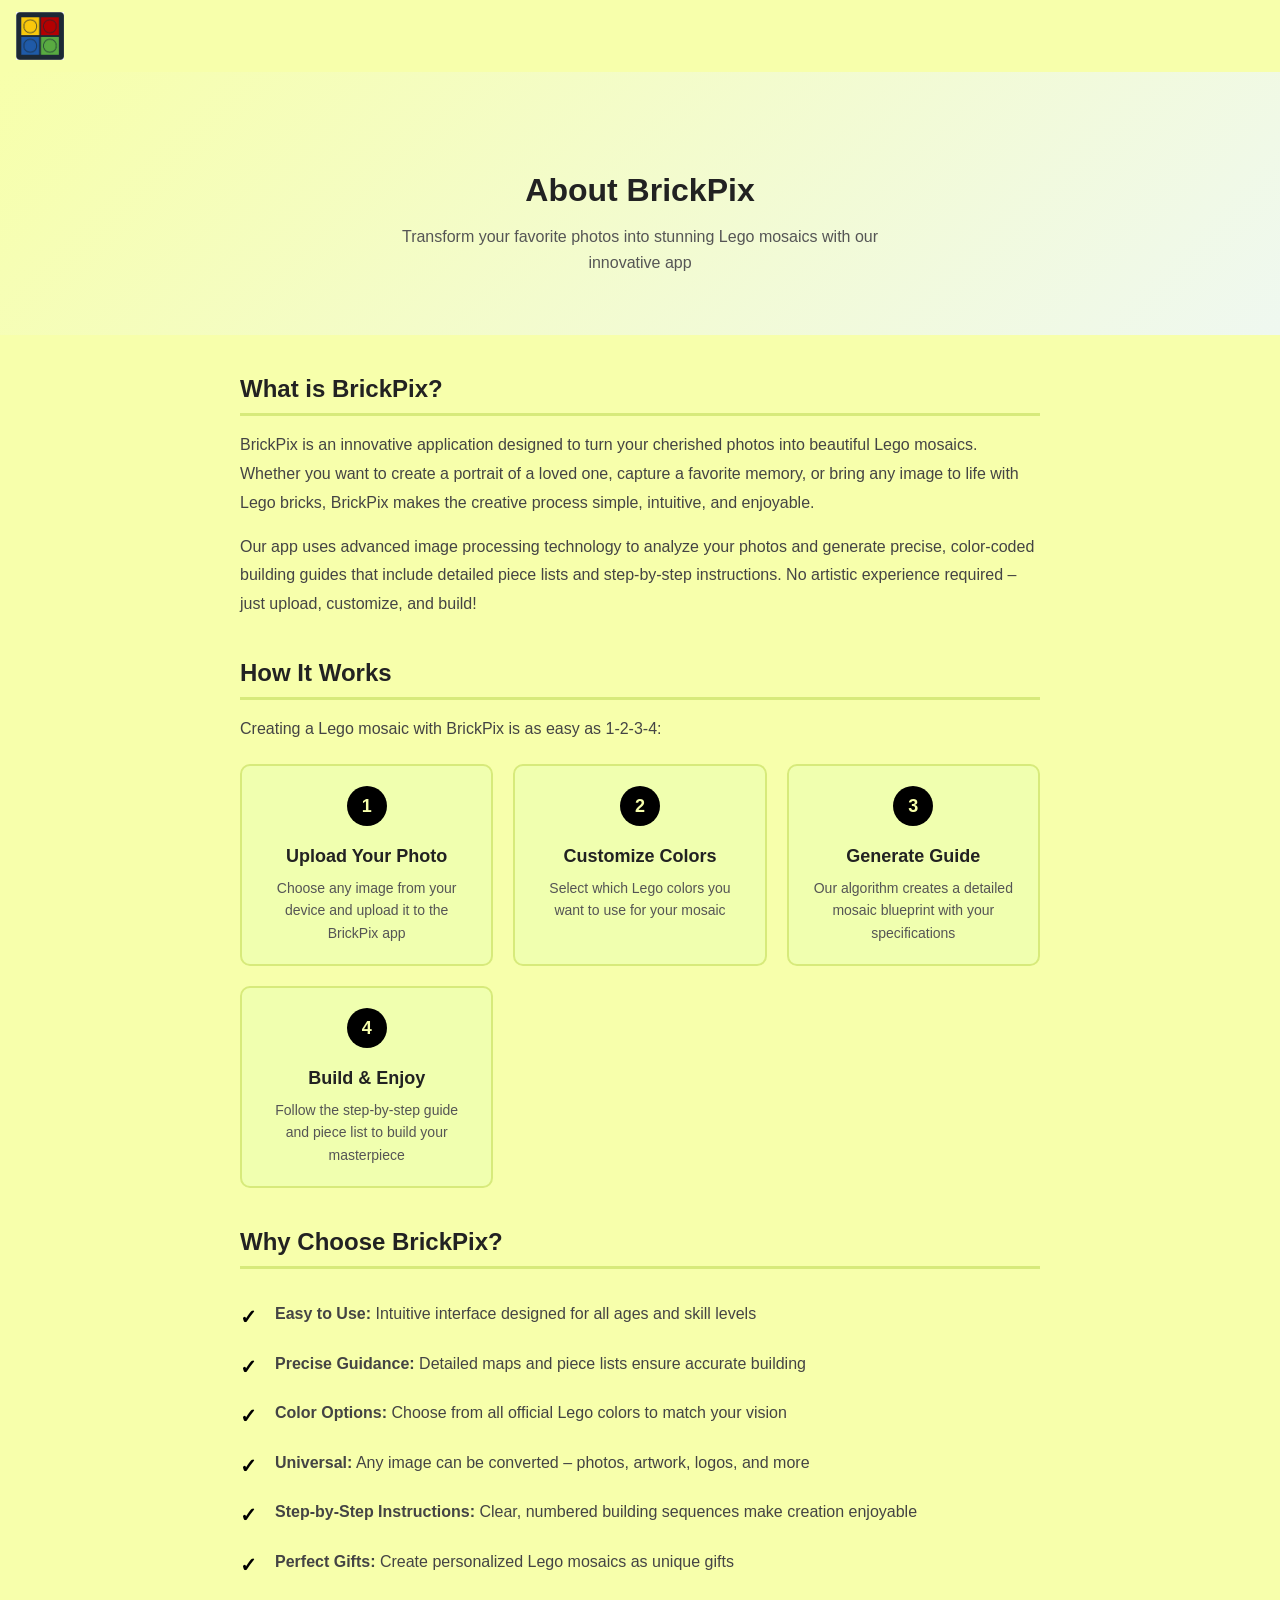
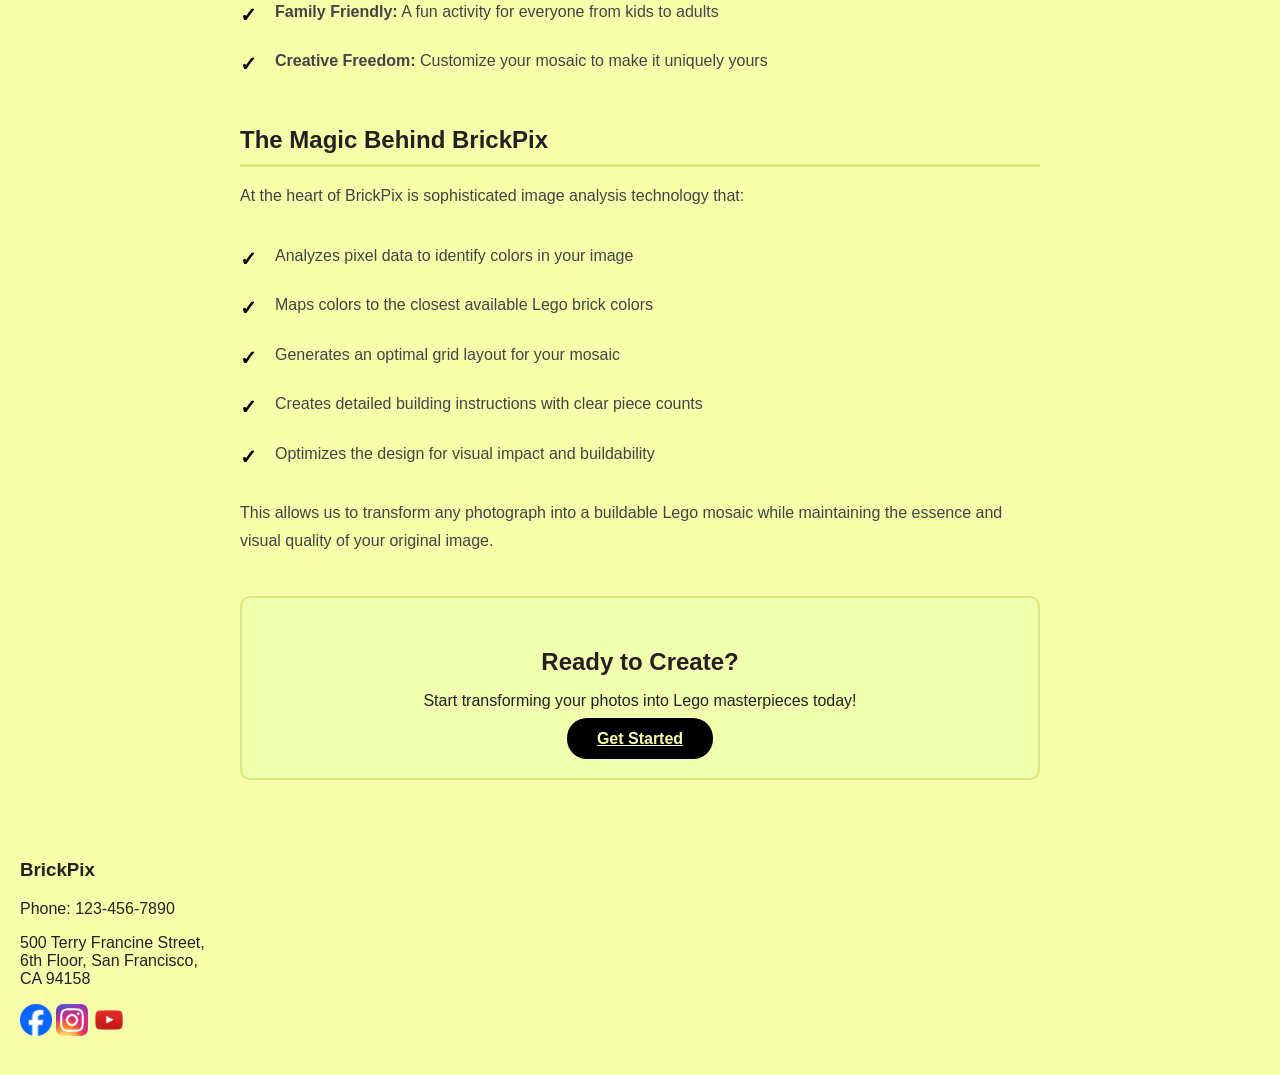
==== about.html @ 456a0ab1 "Add social media icons to site footer Replaced the old footer design in about.html, index.html, and " ====
<!DOCTYPE html>
<html lang="en">
<head>
    <meta charset="UTF-8">
    <meta name="viewport" content="width=device-width, initial-scale=1.0">
    <title>About - BrickPix</title>
    <link rel="stylesheet" href="css/styles.css">
</head>

<body>

<!-- HEADER -->
<header class="header">
    <div class="logo">
    <img src="images/logo.jpg" alt="BrickPix Logo">
    </div>
</header>

<!-- ABOUT HERO -->
<section class="about-hero">
    <h1>About BrickPix</h1>
    <p>Transform your favorite photos into stunning Lego mosaics with our innovative app</p>
</section>

<!-- ABOUT CONTENT -->
<main class="about-container about-content">

    <!-- What is BrickPix Section -->
    <section class="about-section">
        <h2>What is BrickPix?</h2>
        <p>
            BrickPix is an innovative application designed to turn your cherished photos into beautiful Lego mosaics. 
            Whether you want to create a portrait of a loved one, capture a favorite memory, or bring any image to life 
            with Lego bricks, BrickPix makes the creative process simple, intuitive, and enjoyable.
        </p>
        <p>
            Our app uses advanced image processing technology to analyze your photos and generate precise, color-coded 
            building guides that include detailed piece lists and step-by-step instructions. No artistic experience required – 
            just upload, customize, and build!
        </p>
    </section>

    <!-- How It Works Section -->
    <section class="about-section">
        <h2>How It Works</h2>
        <p>Creating a Lego mosaic with BrickPix is as easy as 1-2-3-4:</p>

        <div class="steps-container">
            <div class="step">
                <div class="step-number">1</div>
                <h3>Upload Your Photo</h3>
                <p>Choose any image from your device and upload it to the BrickPix app</p>
            </div>

            <div class="step">
                <div class="step-number">2</div>
                <h3>Customize Colors</h3>
                <p>Select which Lego colors you want to use for your mosaic</p>
            </div>

            <div class="step">
                <div class="step-number">3</div>
                <h3>Generate Guide</h3>
                <p>Our algorithm creates a detailed mosaic blueprint with your specifications</p>
            </div>

            <div class="step">
                <div class="step-number">4</div>
                <h3>Build & Enjoy</h3>
                <p>Follow the step-by-step guide and piece list to build your masterpiece</p>
            </div>
        </div>
    </section>

    <!-- Why Choose BrickPix Section -->
    <section class="about-section">
        <h2>Why Choose BrickPix?</h2>
        <ul class="features-list">
            <li><strong>Easy to Use:</strong> Intuitive interface designed for all ages and skill levels</li>
            <li><strong>Precise Guidance:</strong> Detailed maps and piece lists ensure accurate building</li>
            <li><strong>Color Options:</strong> Choose from all official Lego colors to match your vision</li>
            <li><strong>Universal:</strong> Any image can be converted – photos, artwork, logos, and more</li>
            <li><strong>Step-by-Step Instructions:</strong> Clear, numbered building sequences make creation enjoyable</li>
            <li><strong>Perfect Gifts:</strong> Create personalized Lego mosaics as unique gifts</li>
            <li><strong>Family Friendly:</strong> A fun activity for everyone from kids to adults</li>
            <li><strong>Creative Freedom:</strong> Customize your mosaic to make it uniquely yours</li>
        </ul>
    </section>

    <!-- The Magic Behind BrickPix Section -->
    <section class="about-section">
        <h2>The Magic Behind BrickPix</h2>
        <p>
            At the heart of BrickPix is sophisticated image analysis technology that:
        </p>
        <ul class="features-list">
            <li>Analyzes pixel data to identify colors in your image</li>
            <li>Maps colors to the closest available Lego brick colors</li>
            <li>Generates an optimal grid layout for your mosaic</li>
            <li>Creates detailed building instructions with clear piece counts</li>
            <li>Optimizes the design for visual impact and buildability</li>
        </ul>
        <p>
            This allows us to transform any photograph into a buildable Lego mosaic while maintaining the essence 
            and visual quality of your original image.
        </p>
    </section>

    <!-- CTA Section -->
    <section class="cta-section">
        <h2>Ready to Create?</h2>
        <p>Start transforming your photos into Lego masterpieces today!</p>
        <a href="index.html" class="cta-btn-about">Get Started</a>
    </section>

</main>

</body>
<!-- FOOTER -->
<footer class="footer">
    <h3>BrickPix</h3>
    <p>Phone: 123-456-7890</p>
    <p>500 Terry Francine Street,<br>6th Floor, San Francisco,<br>CA 94158</p>
    <div class="social-media">
        <a href="https://www.facebook.com/brickpixapp" target="_blank" rel="noopener" aria-label="Facebook" class="social-icon facebook-icon"></a>
        <a href="https://www.instagram.com/brickpixapp" target="_blank" rel="noopener" aria-label="Instagram" class="social-icon instagram-icon"></a>
        <a href="https://www.youtube.com/channel/UCyL6rM4bkjbkllDeZW1qzYA" target="_blank" rel="noopener" aria-label="YouTube" class="social-icon youtube-icon"></a>
    </div>
</footer>
</html>
---- css/styles.css ----
body {
    margin: 0;
    font-family: Arial, sans-serif;
    background: #f7ffab;
    color: #222;
}

/* HEADER */
.header {
    justify-content: space-between;
    align-items: center;
    padding: 12px 16px;
    background: #f7ffab;
}

/* LOGO */
.logo img {
    height: 48px;
    width: auto;
    display: block;
}

/* PREVIEW */
.hero {
    text-align: center;
    padding: 20px 15px;
}

/* START IMAGE SECTION */
.start-image {
    text-align: center;
    padding: 20px 15px;
    background: #f7ffab;
}

.start-image img {
    max-width: 80%;
    height: auto;
    display: block;
    margin: 0 auto;
    border-radius: 10px;
}

.subtitle {
    margin-bottom: 10px;
}

.cta-btn {
    background: black;
    color: white;
    border: none;
    padding: 12px 26px;
    border-radius: 20px;
    cursor: pointer;
}

/* UPDATES */
.updates {
    padding: 20px;
}

.update-card {
    background: #f0ffaf;
    border: 2px solid #d7ea7b;
    padding: 20px;
    justify-content: space-between;
    border-radius: 10px;
}

.card-arrow {
    background: none;
    border: none;
    font-size: 22px;
}

/* FAQ */
.faq {
    padding: 20px;
}

.faq-item {
    margin-bottom: 18px;
}

/* FOOTER */
.footer {
    padding: 20px;
    background: #f7ffab;
}

.subscribe-btn {
    background: black;
    color: white;
    border: none;
    width: 100%;
    padding: 10px;
    border-radius: 5px;
}

.footer-links {
    margin: 15px 0;
    font-size: 14px;
}

.footer-links a {
    color: #000;
}

.about-container {
    max-width: 800px;
    margin: 0 auto;
}

.about-hero {
    text-align: center;
    padding: 100px 20px 40px;
    background: linear-gradient(135deg, #f7ffab 0%, #eff8f0 100%);
}

.about-hero h1 {
    font-size: 32px;
    margin: 0 0 15px 0;
    color: #222;
}

.about-hero p {
    font-size: 16px;
    color: #555;
    max-width: 500px;
    margin: 0 auto 20px;
    line-height: 1.6;
}

.about-content {
    padding: 40px 20px;
}

.about-section {
    margin-bottom: 40px;
}

.about-section h2 {
    font-size: 24px;
    margin: 0 0 15px 0;
    color: #222;
    border-bottom: 3px solid #d7ea7b;
    padding-bottom: 10px;
}

.about-section p {
    font-size: 16px;
    line-height: 1.8;
    color: #444;
    margin: 0 0 15px 0;
}

.steps-container {
    display: grid;
    grid-template-columns: repeat(auto-fit, minmax(200px, 1fr));
    gap: 20px;
    margin: 20px 0;
}

.step {
    background: #f0ffaf;
    border: 2px solid #d7ea7b;
    border-radius: 10px;
    padding: 20px;
    text-align: center;
}

.step-number {
    display: inline-block;
    width: 40px;
    height: 40px;
    background: #000;
    color: #f7ffab;
    border-radius: 50%;
    line-height: 40px;
    font-weight: bold;
    font-size: 18px;
    margin-bottom: 10px;
}

.step h3 {
    font-size: 18px;
    margin: 10px 0;
    color: #222;
}

.step p {
    font-size: 14px;
    color: #555;
    margin: 0;
    line-height: 1.6;
}

.features-list {
    list-style: none;
    padding: 0;
    margin: 20px 0;
}

.features-list li {
    padding: 12px 0 12px 35px;
    position: relative;
    font-size: 16px;
    color: #444;
    line-height: 1.6;
}

.features-list li:before {
    content: "✓";
    position: absolute;
    left: 0;
    color: #000;
    font-weight: bold;
    font-size: 20px;
}

.cta-section {
    background: #f0ffaf;
    border: 2px solid #d7ea7b;
    border-radius: 10px;
    padding: 30px 20px;
    text-align: center;
    margin-top: 40px;
}

.cta-section h2 {
    border: none;
    margin-bottom: 15px;
}

.cta-section p {
    margin-bottom: 20px;
}

.cta-btn-about {
    background: #000;
    color: #f7ffab;
    border: none;
    padding: 12px 30px;
    border-radius: 20px;
    font-size: 16px;
    font-weight: bold;
    cursor: pointer;
    transition: all 0.3s ease;
}

.cta-btn-about:hover {
    background: #333;
    transform: scale(1.05);
}

.projects-container { 
    max-width:420px; 
    margin:0 auto; 
    background:#f6fda6; 
    padding:12px; 
}

.projects-header {  
    align-items:center; 
    justify-content:space-between; 
    margin-bottom:8px; 
}

.projects-header img { 
    height:36px; 
}

.projects-title { 
    font-size:20px; 
    font-weight:700; 
    margin:14px 0; 
}

.gallery { 
    gap:12px; 
    align-items:center; 
}

.project {
    background:#fff;
    padding:6px;
    border-radius:4px;
    overflow:hidden;
    width:100%;
    max-width:360px;
    box-sizing:border-box;
    box-shadow: 0 1px 3px rgba(0,0,0,0.08);
}
.project img { width:100%; height:auto; display:block; }

.projects-footer { margin-top:18px; font-size:14px; color:#222; }

/* SOCIAL MEDIA */
.social-media {
    gap: 15px;
    margin: 15px 0;
    justify-content: center;
}

.social-media a {
    display: inline-block;
    text-decoration: none;
}

.social-icon {
    width: 32px;
    height: 32px;
    display: block;
    background-size: contain;
    background-repeat: no-repeat;
    background-position: center;
}

.facebook-icon {
    background-image: url('../images/facebook.png');
}

.instagram-icon {
    background-image: url('../images/instagram.png');
}

.youtube-icon {
    background-image: url('../images/youtube.png');
}

@media(max-width:420px){
    .projects-container{ padding:10px; }
    .project { max-width:320px; }
}

@media(min-width:700px){ .projects-container{ max-width:720px; } }
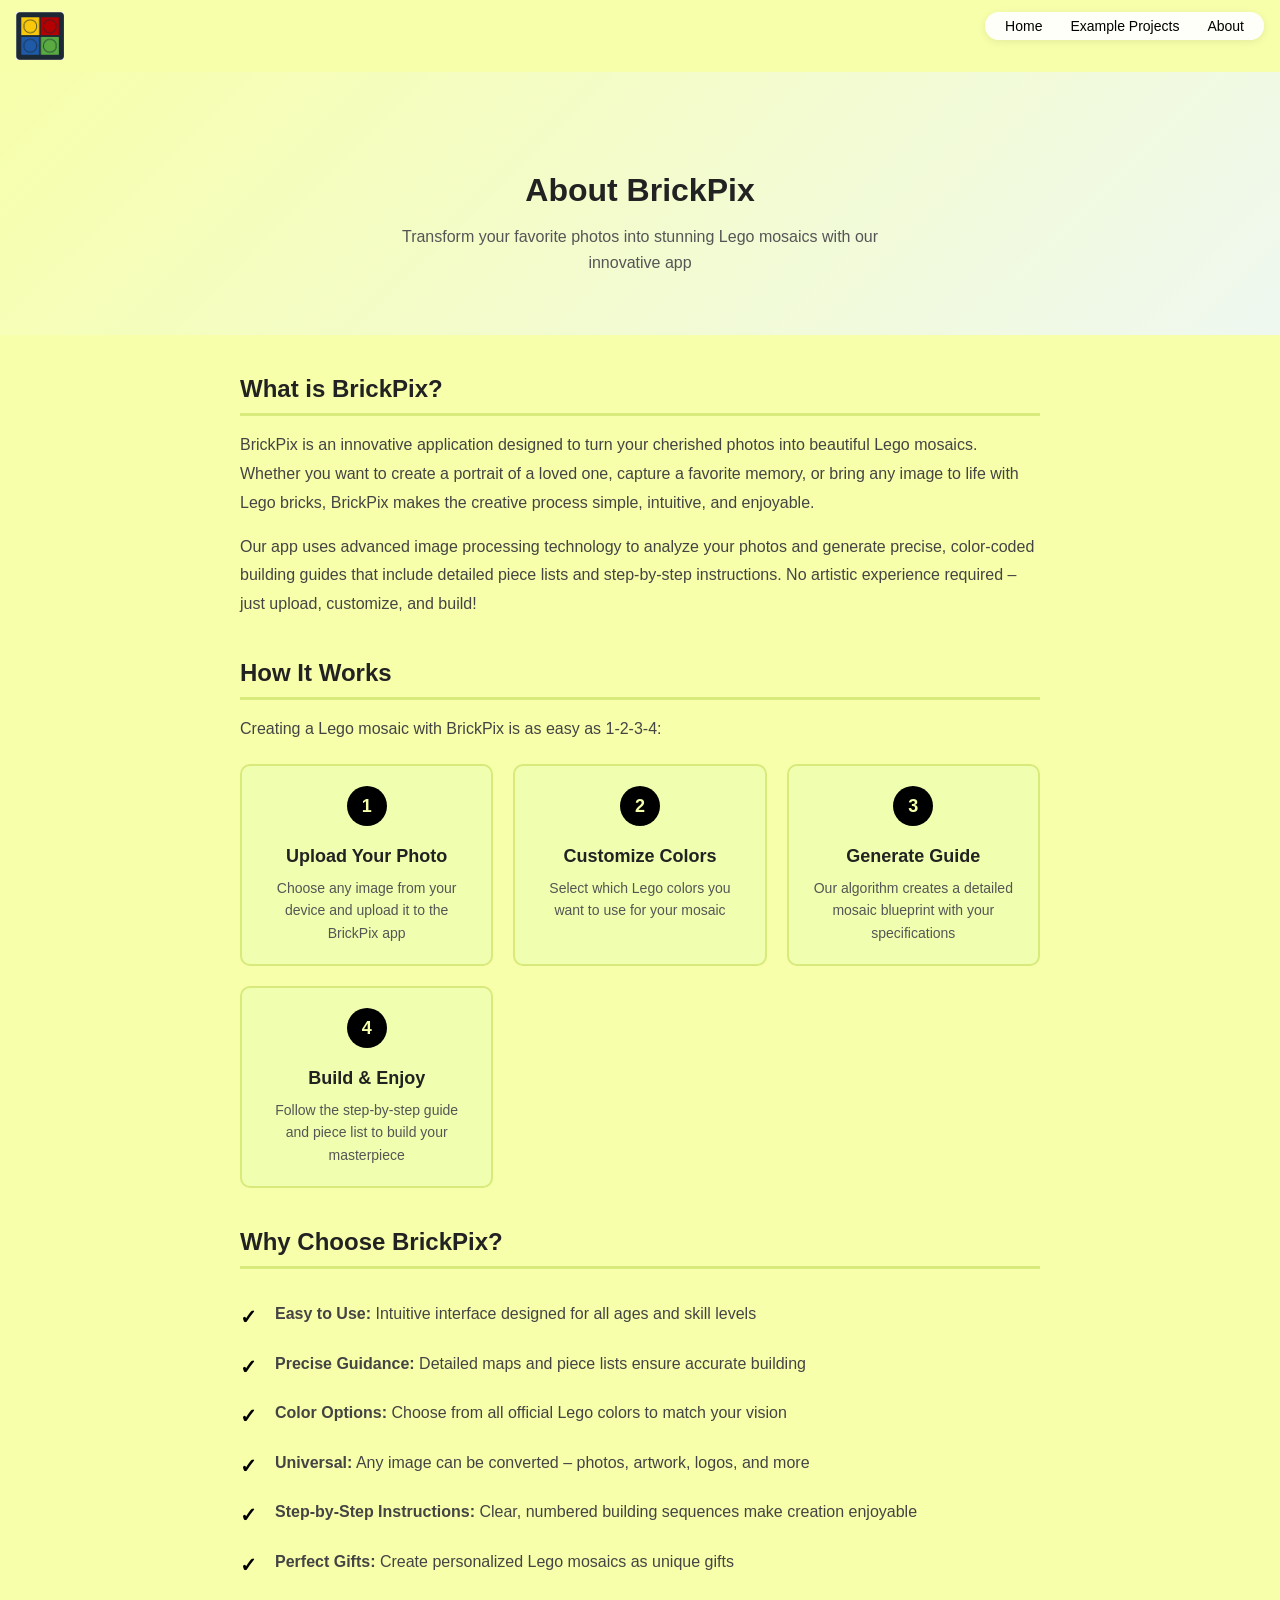
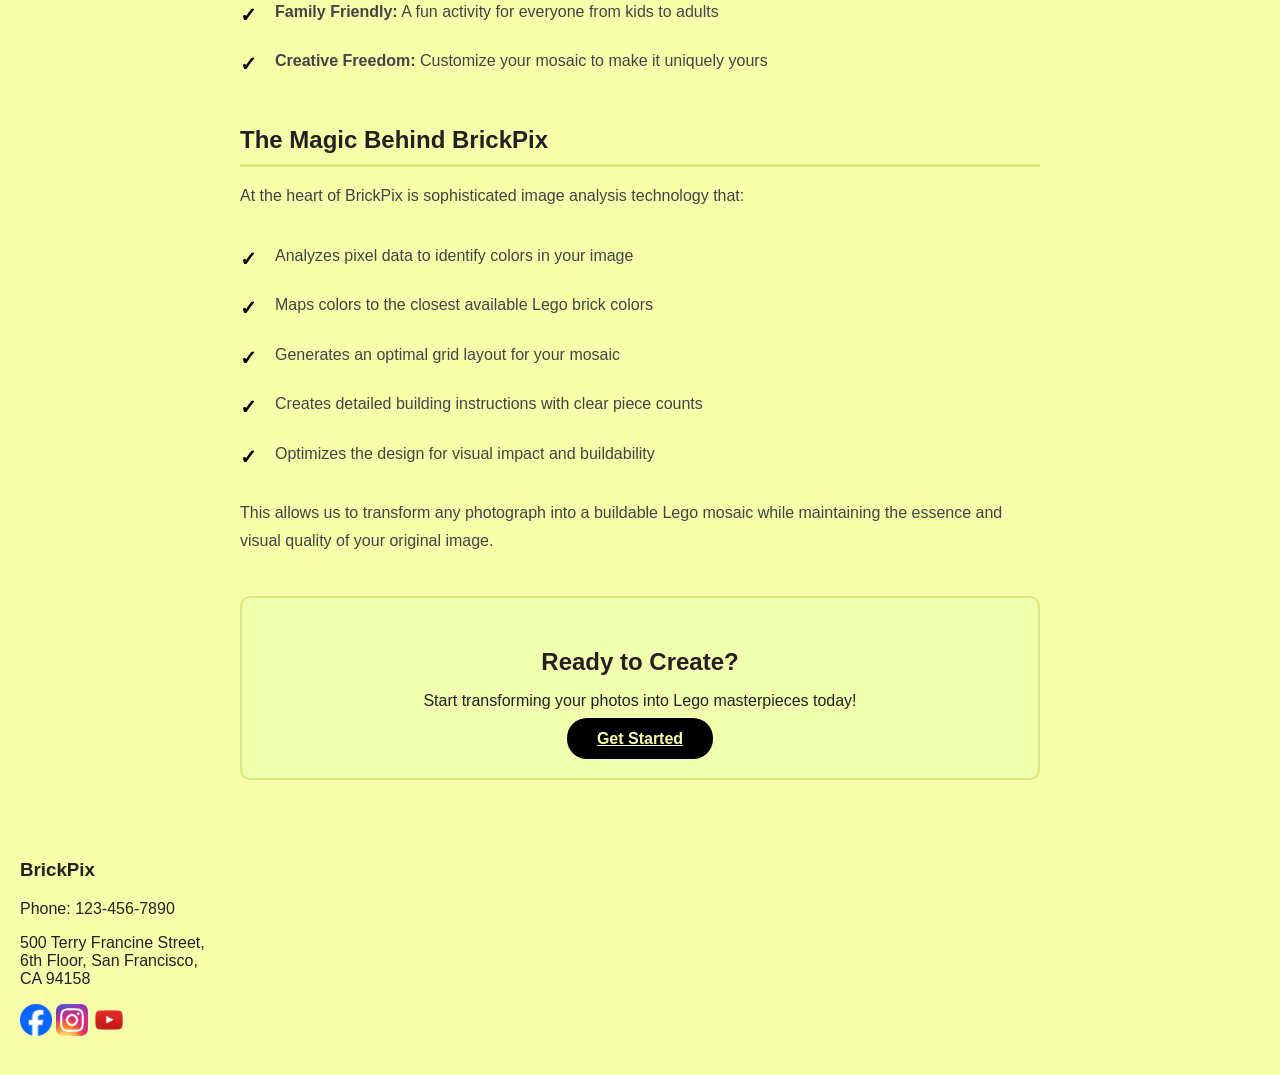
==== commit 88dab75b: "Add top-right navigation and update image references" ====
--- a/about.html
+++ b/about.html
@@ -1,119 +1,134 @@
 <!DOCTYPE html>
 <html lang="en">
+
 <head>
     <meta charset="UTF-8">
     <meta name="viewport" content="width=device-width, initial-scale=1.0">
     <title>About - BrickPix</title>
     <link rel="stylesheet" href="css/styles.css">
+
+    <!-- HEADER -->
+    <header class="header">
+        <div class="logo">
+            <a href="index.html"><img src="images/logo.jpg" alt="BrickPix Logo"></a>
+        </div>
+    </header>
+
 </head>
 
 <body>
+    <!-- TOP-RIGHT NAVIGATION -->
+    <nav class="site-nav" aria-label="Main navigation">
+        <ul>
+            <li><a href="index.html">Home</a></li>
+            <li><a href="example-projects.html">Example Projects</a></li>
+            <li><a href="about.html">About</a></li>
+        </ul>
+    </nav>
 
-<!-- HEADER -->
-<header class="header">
-    <div class="logo">
-    <img src="images/logo.jpg" alt="BrickPix Logo">
-    </div>
-</header>
-
-<!-- ABOUT HERO -->
-<section class="about-hero">
-    <h1>About BrickPix</h1>
-    <p>Transform your favorite photos into stunning Lego mosaics with our innovative app</p>
-</section>
-
-<!-- ABOUT CONTENT -->
-<main class="about-container about-content">
-
-    <!-- What is BrickPix Section -->
-    <section class="about-section">
-        <h2>What is BrickPix?</h2>
-        <p>
-            BrickPix is an innovative application designed to turn your cherished photos into beautiful Lego mosaics. 
-            Whether you want to create a portrait of a loved one, capture a favorite memory, or bring any image to life 
-            with Lego bricks, BrickPix makes the creative process simple, intuitive, and enjoyable.
-        </p>
-        <p>
-            Our app uses advanced image processing technology to analyze your photos and generate precise, color-coded 
-            building guides that include detailed piece lists and step-by-step instructions. No artistic experience required – 
-            just upload, customize, and build!
-        </p>
+    <!-- ABOUT HERO -->
+    <section class="about-hero">
+        <h1>About BrickPix</h1>
+        <p>Transform your favorite photos into stunning Lego mosaics with our innovative app</p>
     </section>
 
-    <!-- How It Works Section -->
-    <section class="about-section">
-        <h2>How It Works</h2>
-        <p>Creating a Lego mosaic with BrickPix is as easy as 1-2-3-4:</p>
+    <!-- ABOUT CONTENT -->
+    <main class="about-container about-content">
 
-        <div class="steps-container">
-            <div class="step">
-                <div class="step-number">1</div>
-                <h3>Upload Your Photo</h3>
-                <p>Choose any image from your device and upload it to the BrickPix app</p>
+        <!-- What is BrickPix Section -->
+        <section class="about-section">
+            <h2>What is BrickPix?</h2>
+            <p>
+                BrickPix is an innovative application designed to turn your cherished photos into beautiful Lego
+                mosaics.
+                Whether you want to create a portrait of a loved one, capture a favorite memory, or bring any image to
+                life
+                with Lego bricks, BrickPix makes the creative process simple, intuitive, and enjoyable.
+            </p>
+            <p>
+                Our app uses advanced image processing technology to analyze your photos and generate precise,
+                color-coded
+                building guides that include detailed piece lists and step-by-step instructions. No artistic experience
+                required –
+                just upload, customize, and build!
+            </p>
+        </section>
+
+        <!-- How It Works Section -->
+        <section class="about-section">
+            <h2>How It Works</h2>
+            <p>Creating a Lego mosaic with BrickPix is as easy as 1-2-3-4:</p>
+
+            <div class="steps-container">
+                <div class="step">
+                    <div class="step-number">1</div>
+                    <h3>Upload Your Photo</h3>
+                    <p>Choose any image from your device and upload it to the BrickPix app</p>
+                </div>
+
+                <div class="step">
+                    <div class="step-number">2</div>
+                    <h3>Customize Colors</h3>
+                    <p>Select which Lego colors you want to use for your mosaic</p>
+                </div>
+
+                <div class="step">
+                    <div class="step-number">3</div>
+                    <h3>Generate Guide</h3>
+                    <p>Our algorithm creates a detailed mosaic blueprint with your specifications</p>
+                </div>
+
+                <div class="step">
+                    <div class="step-number">4</div>
+                    <h3>Build & Enjoy</h3>
+                    <p>Follow the step-by-step guide and piece list to build your masterpiece</p>
+                </div>
             </div>
+        </section>
 
-            <div class="step">
-                <div class="step-number">2</div>
-                <h3>Customize Colors</h3>
-                <p>Select which Lego colors you want to use for your mosaic</p>
-            </div>
+        <!-- Why Choose BrickPix Section -->
+        <section class="about-section">
+            <h2>Why Choose BrickPix?</h2>
+            <ul class="features-list">
+                <li><strong>Easy to Use:</strong> Intuitive interface designed for all ages and skill levels</li>
+                <li><strong>Precise Guidance:</strong> Detailed maps and piece lists ensure accurate building</li>
+                <li><strong>Color Options:</strong> Choose from all official Lego colors to match your vision</li>
+                <li><strong>Universal:</strong> Any image can be converted – photos, artwork, logos, and more</li>
+                <li><strong>Step-by-Step Instructions:</strong> Clear, numbered building sequences make creation
+                    enjoyable</li>
+                <li><strong>Perfect Gifts:</strong> Create personalized Lego mosaics as unique gifts</li>
+                <li><strong>Family Friendly:</strong> A fun activity for everyone from kids to adults</li>
+                <li><strong>Creative Freedom:</strong> Customize your mosaic to make it uniquely yours</li>
+            </ul>
+        </section>
 
-            <div class="step">
-                <div class="step-number">3</div>
-                <h3>Generate Guide</h3>
-                <p>Our algorithm creates a detailed mosaic blueprint with your specifications</p>
-            </div>
+        <!-- The Magic Behind BrickPix Section -->
+        <section class="about-section">
+            <h2>The Magic Behind BrickPix</h2>
+            <p>
+                At the heart of BrickPix is sophisticated image analysis technology that:
+            </p>
+            <ul class="features-list">
+                <li>Analyzes pixel data to identify colors in your image</li>
+                <li>Maps colors to the closest available Lego brick colors</li>
+                <li>Generates an optimal grid layout for your mosaic</li>
+                <li>Creates detailed building instructions with clear piece counts</li>
+                <li>Optimizes the design for visual impact and buildability</li>
+            </ul>
+            <p>
+                This allows us to transform any photograph into a buildable Lego mosaic while maintaining the essence
+                and visual quality of your original image.
+            </p>
+        </section>
 
-            <div class="step">
-                <div class="step-number">4</div>
-                <h3>Build & Enjoy</h3>
-                <p>Follow the step-by-step guide and piece list to build your masterpiece</p>
-            </div>
-        </div>
-    </section>
+        <!-- CTA Section -->
+        <section class="cta-section">
+            <h2>Ready to Create?</h2>
+            <p>Start transforming your photos into Lego masterpieces today!</p>
+            <a href="index.html" class="cta-btn-about">Get Started</a>
+        </section>
 
-    <!-- Why Choose BrickPix Section -->
-    <section class="about-section">
-        <h2>Why Choose BrickPix?</h2>
-        <ul class="features-list">
-            <li><strong>Easy to Use:</strong> Intuitive interface designed for all ages and skill levels</li>
-            <li><strong>Precise Guidance:</strong> Detailed maps and piece lists ensure accurate building</li>
-            <li><strong>Color Options:</strong> Choose from all official Lego colors to match your vision</li>
-            <li><strong>Universal:</strong> Any image can be converted – photos, artwork, logos, and more</li>
-            <li><strong>Step-by-Step Instructions:</strong> Clear, numbered building sequences make creation enjoyable</li>
-            <li><strong>Perfect Gifts:</strong> Create personalized Lego mosaics as unique gifts</li>
-            <li><strong>Family Friendly:</strong> A fun activity for everyone from kids to adults</li>
-            <li><strong>Creative Freedom:</strong> Customize your mosaic to make it uniquely yours</li>
-        </ul>
-    </section>
-
-    <!-- The Magic Behind BrickPix Section -->
-    <section class="about-section">
-        <h2>The Magic Behind BrickPix</h2>
-        <p>
-            At the heart of BrickPix is sophisticated image analysis technology that:
-        </p>
-        <ul class="features-list">
-            <li>Analyzes pixel data to identify colors in your image</li>
-            <li>Maps colors to the closest available Lego brick colors</li>
-            <li>Generates an optimal grid layout for your mosaic</li>
-            <li>Creates detailed building instructions with clear piece counts</li>
-            <li>Optimizes the design for visual impact and buildability</li>
-        </ul>
-        <p>
-            This allows us to transform any photograph into a buildable Lego mosaic while maintaining the essence 
-            and visual quality of your original image.
-        </p>
-    </section>
-
-    <!-- CTA Section -->
-    <section class="cta-section">
-        <h2>Ready to Create?</h2>
-        <p>Start transforming your photos into Lego masterpieces today!</p>
-        <a href="index.html" class="cta-btn-about">Get Started</a>
-    </section>
-
-</main>
+    </main>
 
 </body>
 <!-- FOOTER -->
@@ -122,9 +137,13 @@
     <p>Phone: 123-456-7890</p>
     <p>500 Terry Francine Street,<br>6th Floor, San Francisco,<br>CA 94158</p>
     <div class="social-media">
-        <a href="https://www.facebook.com/brickpixapp" target="_blank" rel="noopener" aria-label="Facebook" class="social-icon facebook-icon"></a>
-        <a href="https://www.instagram.com/brickpixapp" target="_blank" rel="noopener" aria-label="Instagram" class="social-icon instagram-icon"></a>
-        <a href="https://www.youtube.com/channel/UCyL6rM4bkjbkllDeZW1qzYA" target="_blank" rel="noopener" aria-label="YouTube" class="social-icon youtube-icon"></a>
+        <a href="https://www.facebook.com/brickpixapp" target="_blank" rel="noopener" aria-label="Facebook"
+            class="social-icon facebook-icon"></a>
+        <a href="https://www.instagram.com/brickpixapp" target="_blank" rel="noopener" aria-label="Instagram"
+            class="social-icon instagram-icon"></a>
+        <a href="https://www.youtube.com/channel/UCyL6rM4bkjbkllDeZW1qzYA" target="_blank" rel="noopener"
+            aria-label="YouTube" class="social-icon youtube-icon"></a>
     </div>
 </footer>
-</html>
+
+</html>
--- a/css/styles.css
+++ b/css/styles.css
@@ -328,10 +328,29 @@
     background-image: url('../images/youtube.png');
 }
 
-@media(max-width:420px){
-    .projects-container{ padding:10px; }
-    .project { max-width:320px; }
-}
-
-@media(min-width:700px){ .projects-container{ max-width:720px; } }
-
+/* SITE NAV */
+.site-nav {
+    position: fixed;
+    top: 12px;
+    right: 16px;
+    z-index: 1000;
+    background: rgba(255,255,255,0.92);
+    border-radius: 200px;
+    padding: 6px 10px;
+    box-shadow: 0 2px 8px rgba(0,0,0,0.08);
+    align-items: center;
+    font-size: 14px;
+}
+.site-nav ul {
+    list-style: none;
+    margin: 0;
+    padding: 0;
+    display: flex;
+    gap: 8px;
+}
+.site-nav a {
+    color: #000;
+    text-decoration: none;
+    padding: 6px 10px;
+    border-radius: 200px;
+}
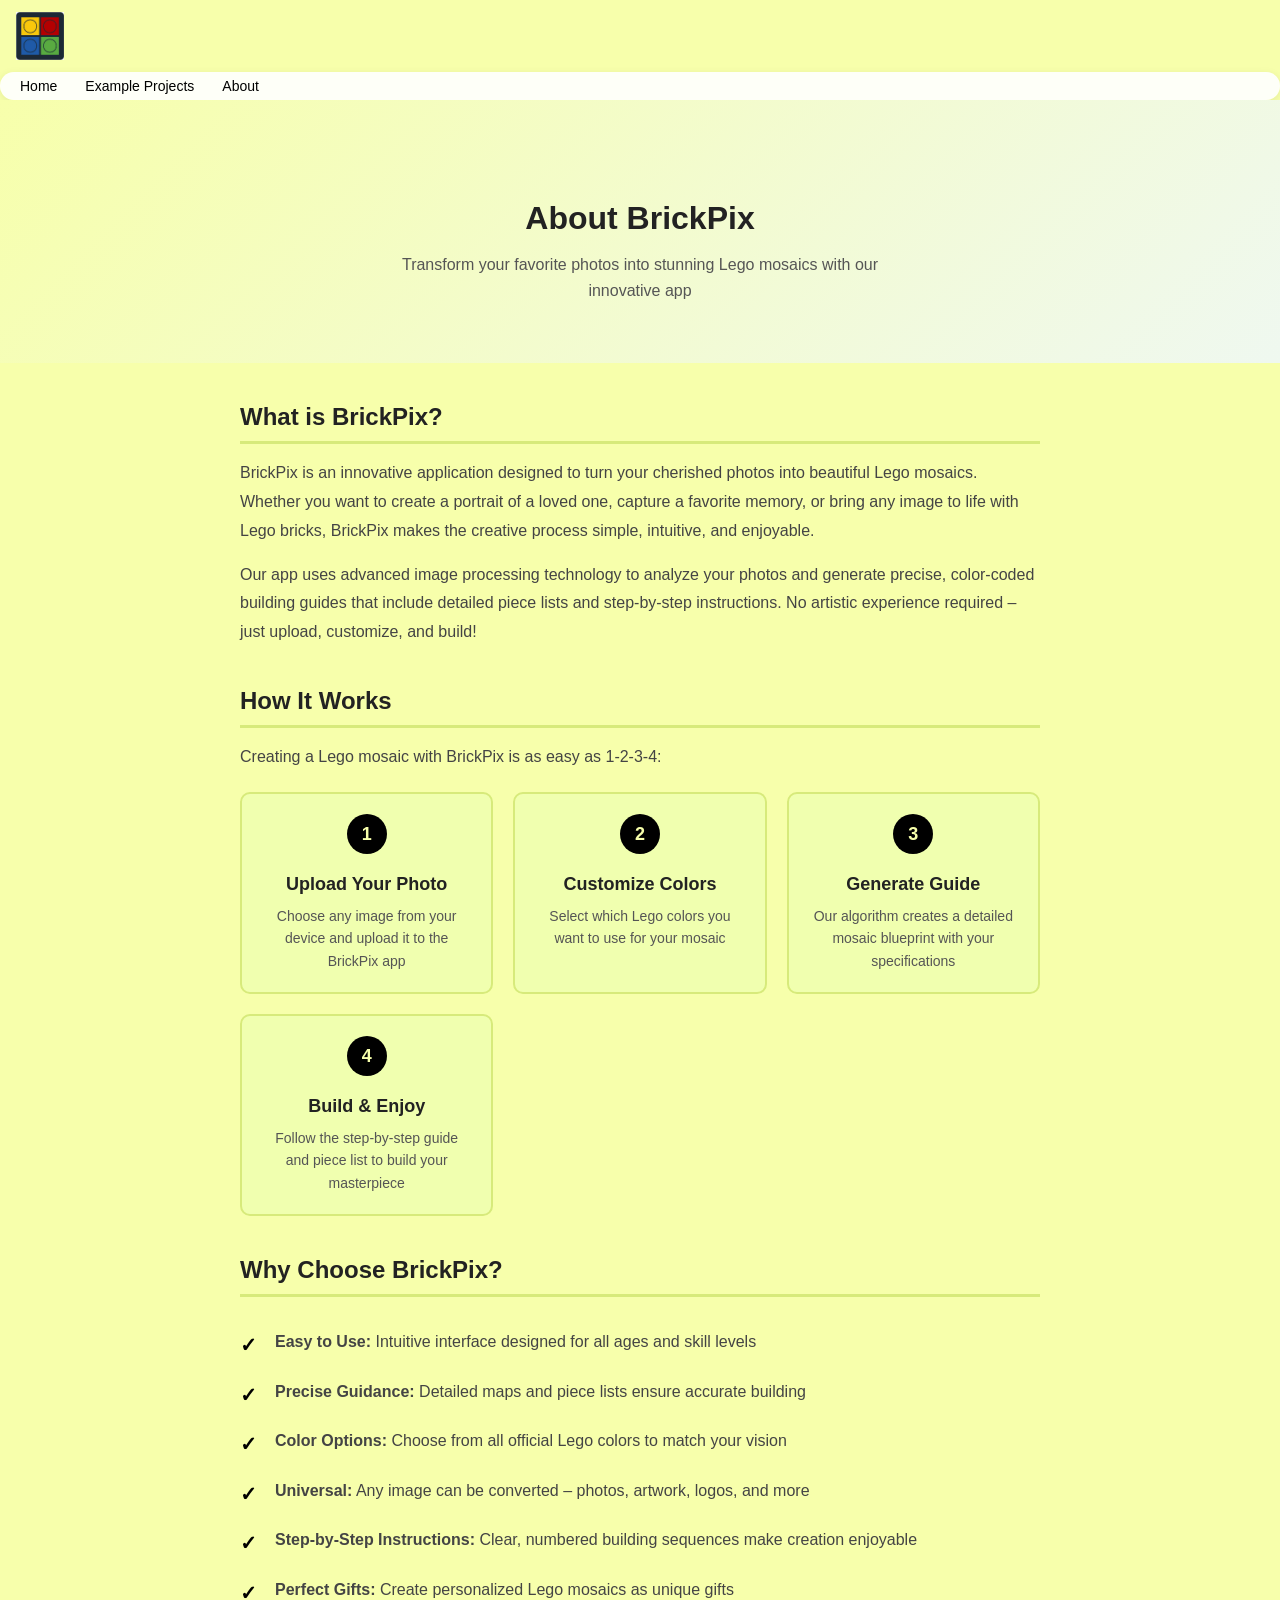
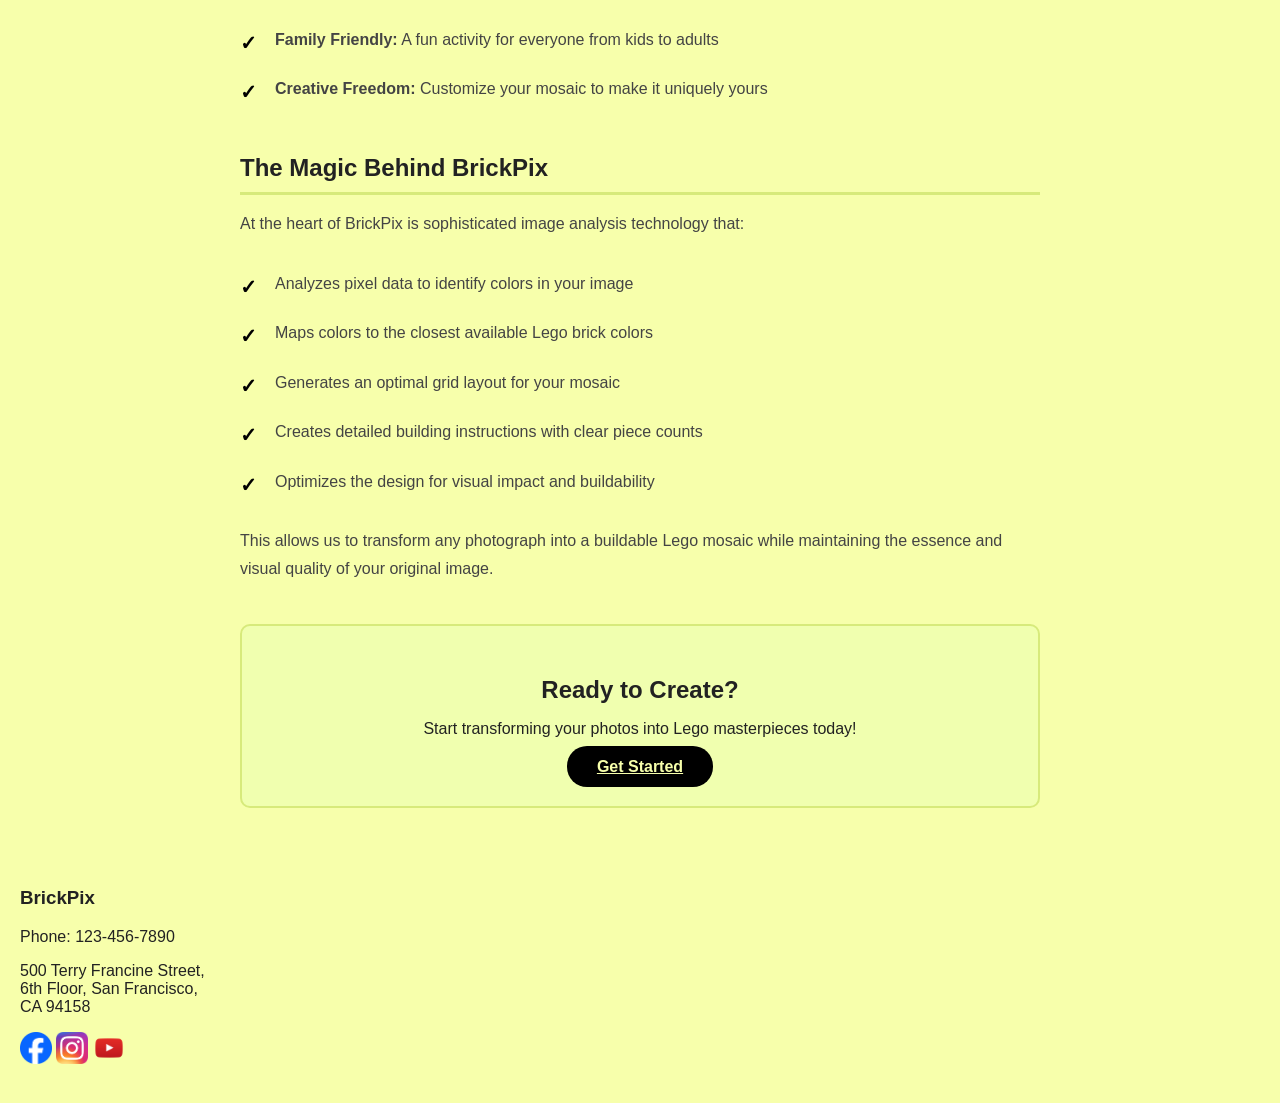
==== commit bdaac322: "changed comments and nav" ====
--- a/about.html
+++ b/about.html
@@ -7,7 +7,7 @@
     <title>About - BrickPix</title>
     <link rel="stylesheet" href="css/styles.css">
 
-    <!-- HEADER -->
+    <!-- Header with logo -->
     <header class="header">
         <div class="logo">
             <a href="index.html"><img src="images/logo.jpg" alt="BrickPix Logo"></a>
@@ -17,7 +17,7 @@
 </head>
 
 <body>
-    <!-- TOP-RIGHT NAVIGATION -->
+    <!-- Nav bar -->
     <nav class="site-nav" aria-label="Main navigation">
         <ul>
             <li><a href="index.html">Home</a></li>
--- a/css/styles.css
+++ b/css/styles.css
@@ -330,7 +330,6 @@
 
 /* SITE NAV */
 .site-nav {
-    position: fixed;
     top: 12px;
     right: 16px;
     z-index: 1000;
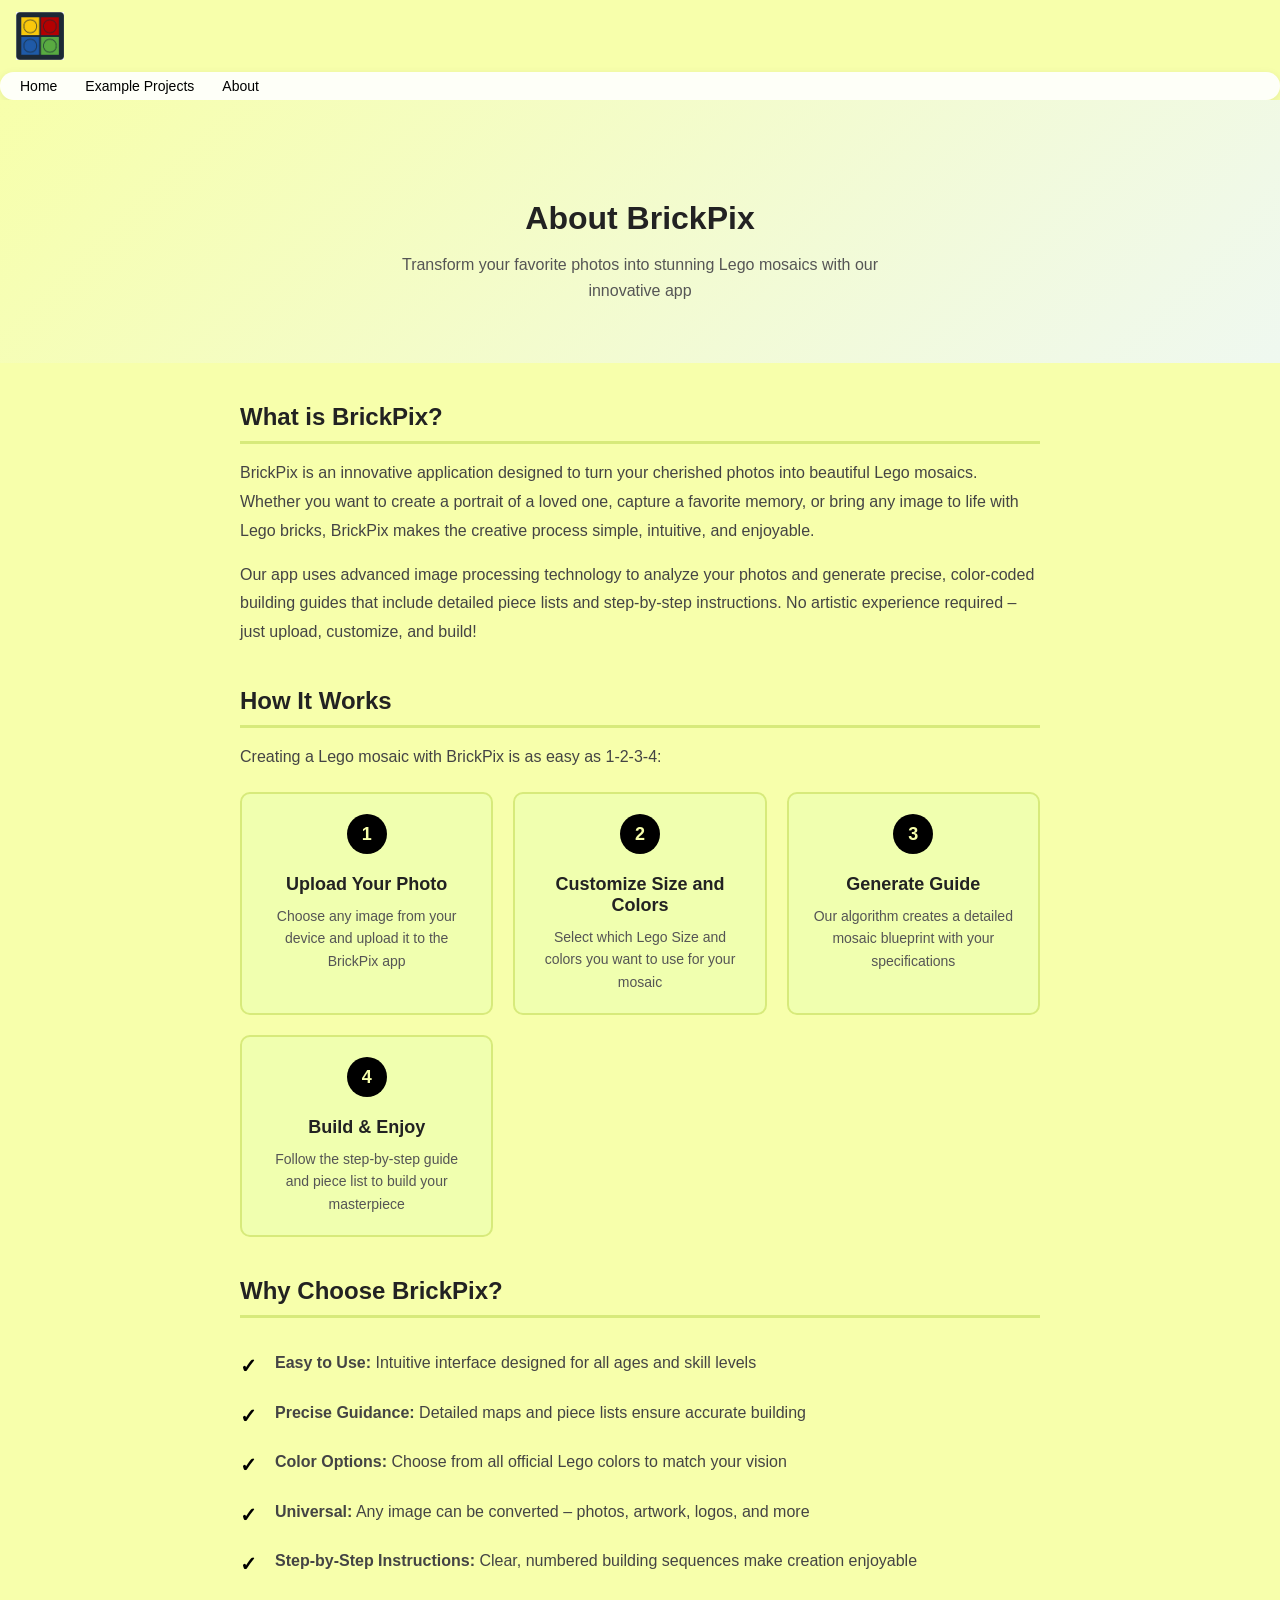
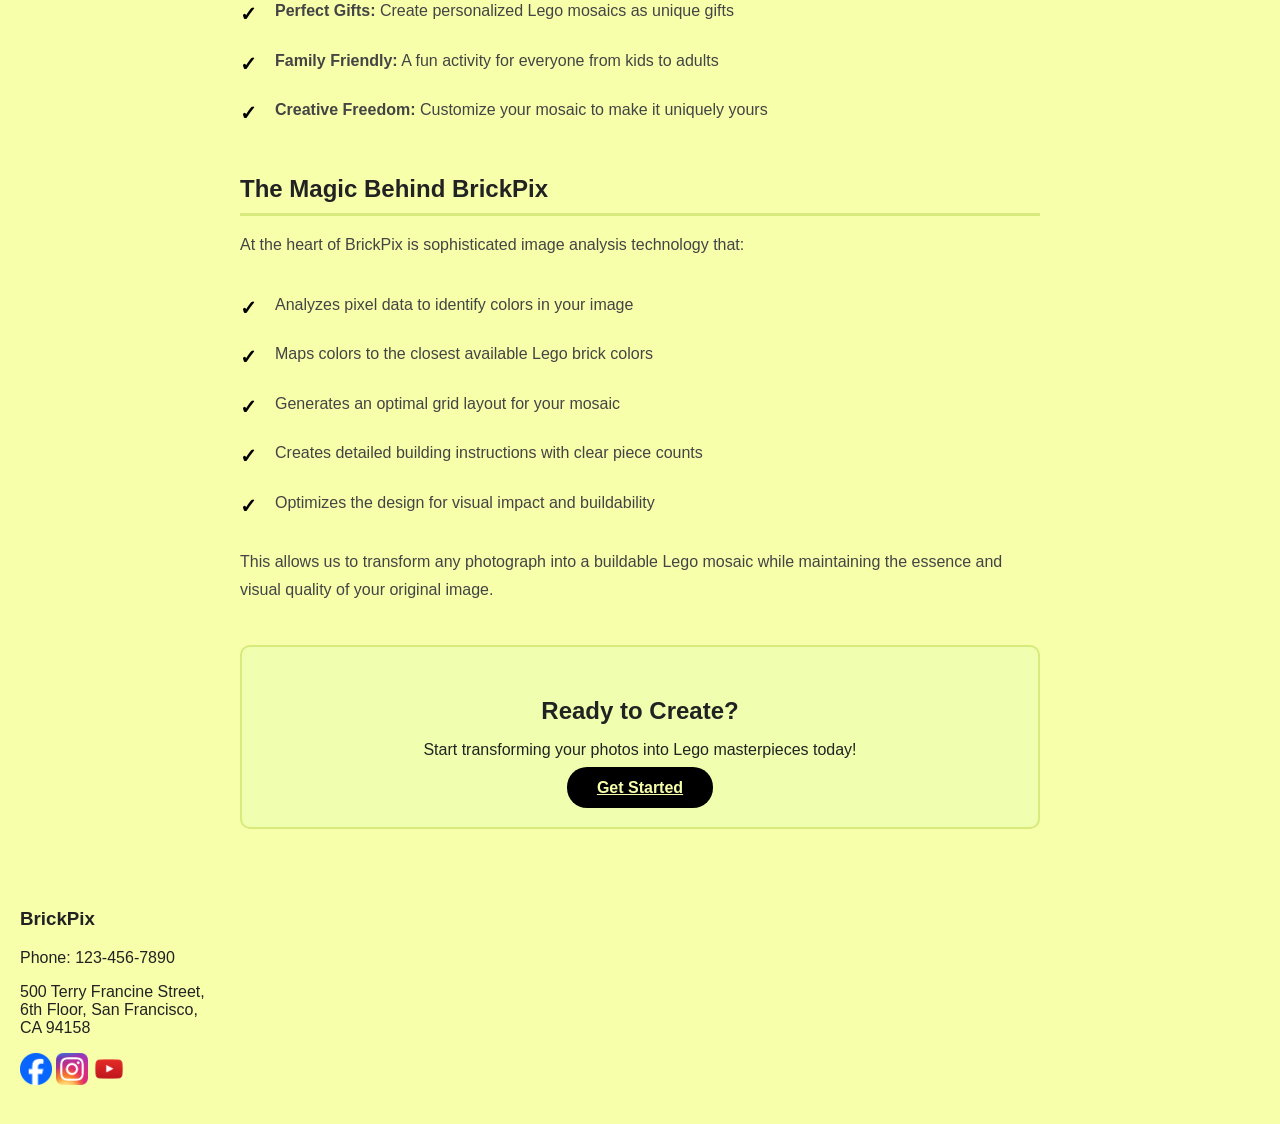
==== commit 7ddaf646: "Update customization step and example image Modified the customization step in about.html to include" ====
--- a/about.html
+++ b/about.html
@@ -68,8 +68,8 @@
 
                 <div class="step">
                     <div class="step-number">2</div>
-                    <h3>Customize Colors</h3>
-                    <p>Select which Lego colors you want to use for your mosaic</p>
+                    <h3>Customize Size and Colors</h3>
+                    <p>Select which Lego Size and colors you want to use for your mosaic</p>
                 </div>
 
                 <div class="step">
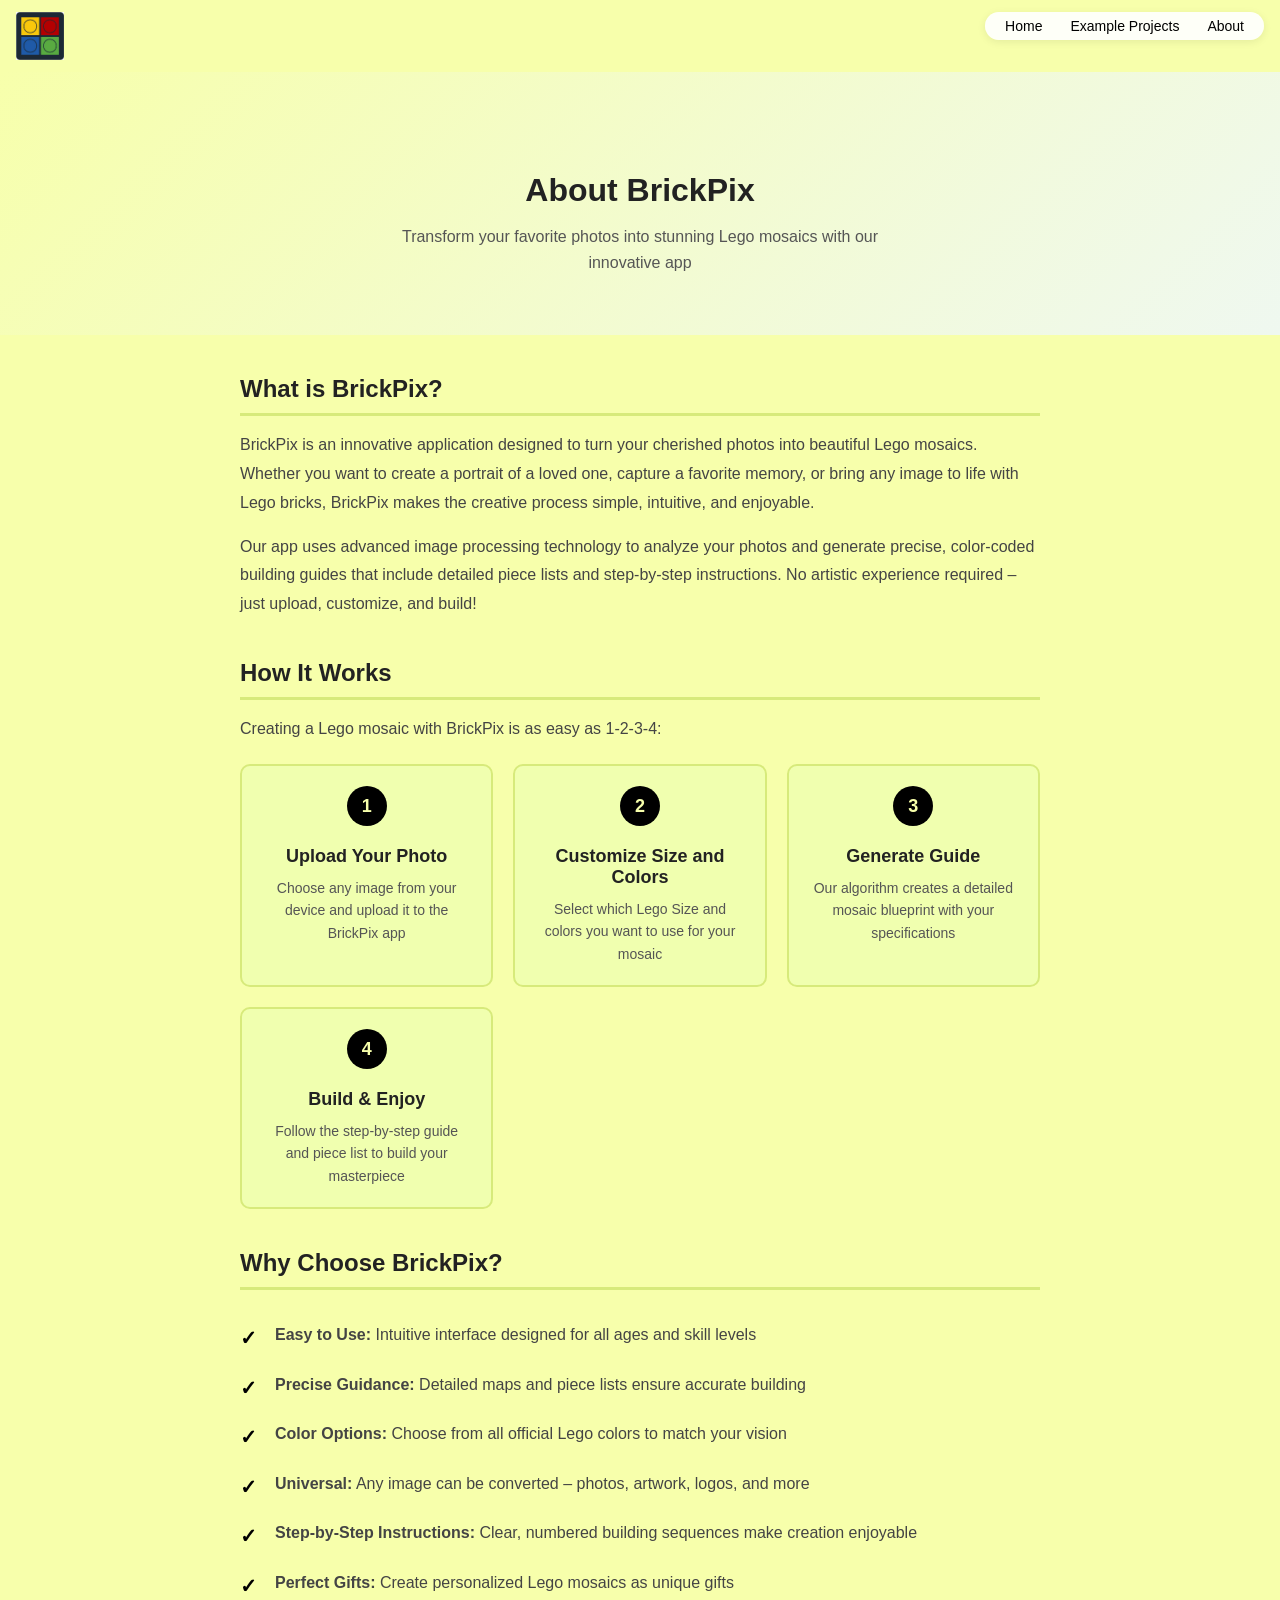
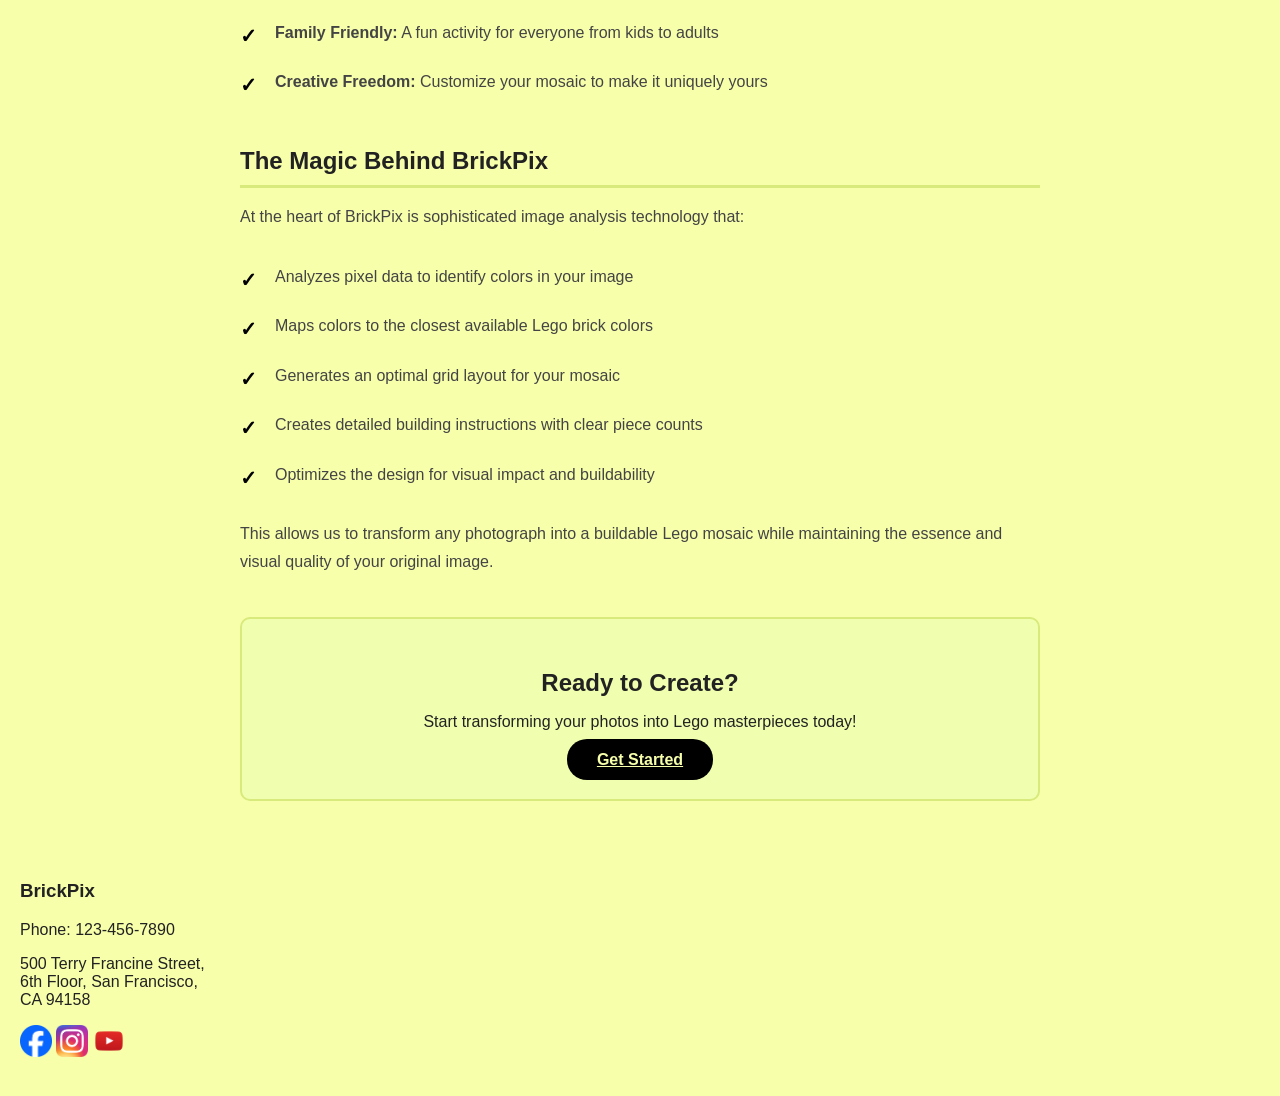
==== commit 912a98f2: "changed comments" ====
--- a/about.html
+++ b/about.html
@@ -26,13 +26,13 @@
         </ul>
     </nav>
 
-    <!-- ABOUT HERO -->
+    <!-- about hero -->
     <section class="about-hero">
         <h1>About BrickPix</h1>
         <p>Transform your favorite photos into stunning Lego mosaics with our innovative app</p>
     </section>
 
-    <!-- ABOUT CONTENT -->
+    <!-- about content -->
     <main class="about-container about-content">
 
         <!-- What is BrickPix Section -->
@@ -86,7 +86,7 @@
             </div>
         </section>
 
-        <!-- Why Choose BrickPix Section -->
+        <!-- Why Choose BrickPix? Section -->
         <section class="about-section">
             <h2>Why Choose BrickPix?</h2>
             <ul class="features-list">
@@ -121,7 +121,7 @@
             </p>
         </section>
 
-        <!-- CTA Section -->
+        <!-- cta Section -->
         <section class="cta-section">
             <h2>Ready to Create?</h2>
             <p>Start transforming your photos into Lego masterpieces today!</p>
@@ -137,6 +137,7 @@
     <p>Phone: 123-456-7890</p>
     <p>500 Terry Francine Street,<br>6th Floor, San Francisco,<br>CA 94158</p>
     <div class="social-media">
+        <!-- Links to each social media -->
         <a href="https://www.facebook.com/brickpixapp" target="_blank" rel="noopener" aria-label="Facebook"
             class="social-icon facebook-icon"></a>
         <a href="https://www.instagram.com/brickpixapp" target="_blank" rel="noopener" aria-label="Instagram"
--- a/css/styles.css
+++ b/css/styles.css
@@ -11,6 +11,7 @@
     align-items: center;
     padding: 12px 16px;
     background: #f7ffab;
+    position: relative;
 }
 
 /* LOGO */
@@ -330,6 +331,8 @@
 
 /* SITE NAV */
 .site-nav {
+    /* I changed the position of the nav relative to the header */
+    position: absolute;
     top: 12px;
     right: 16px;
     z-index: 1000;
